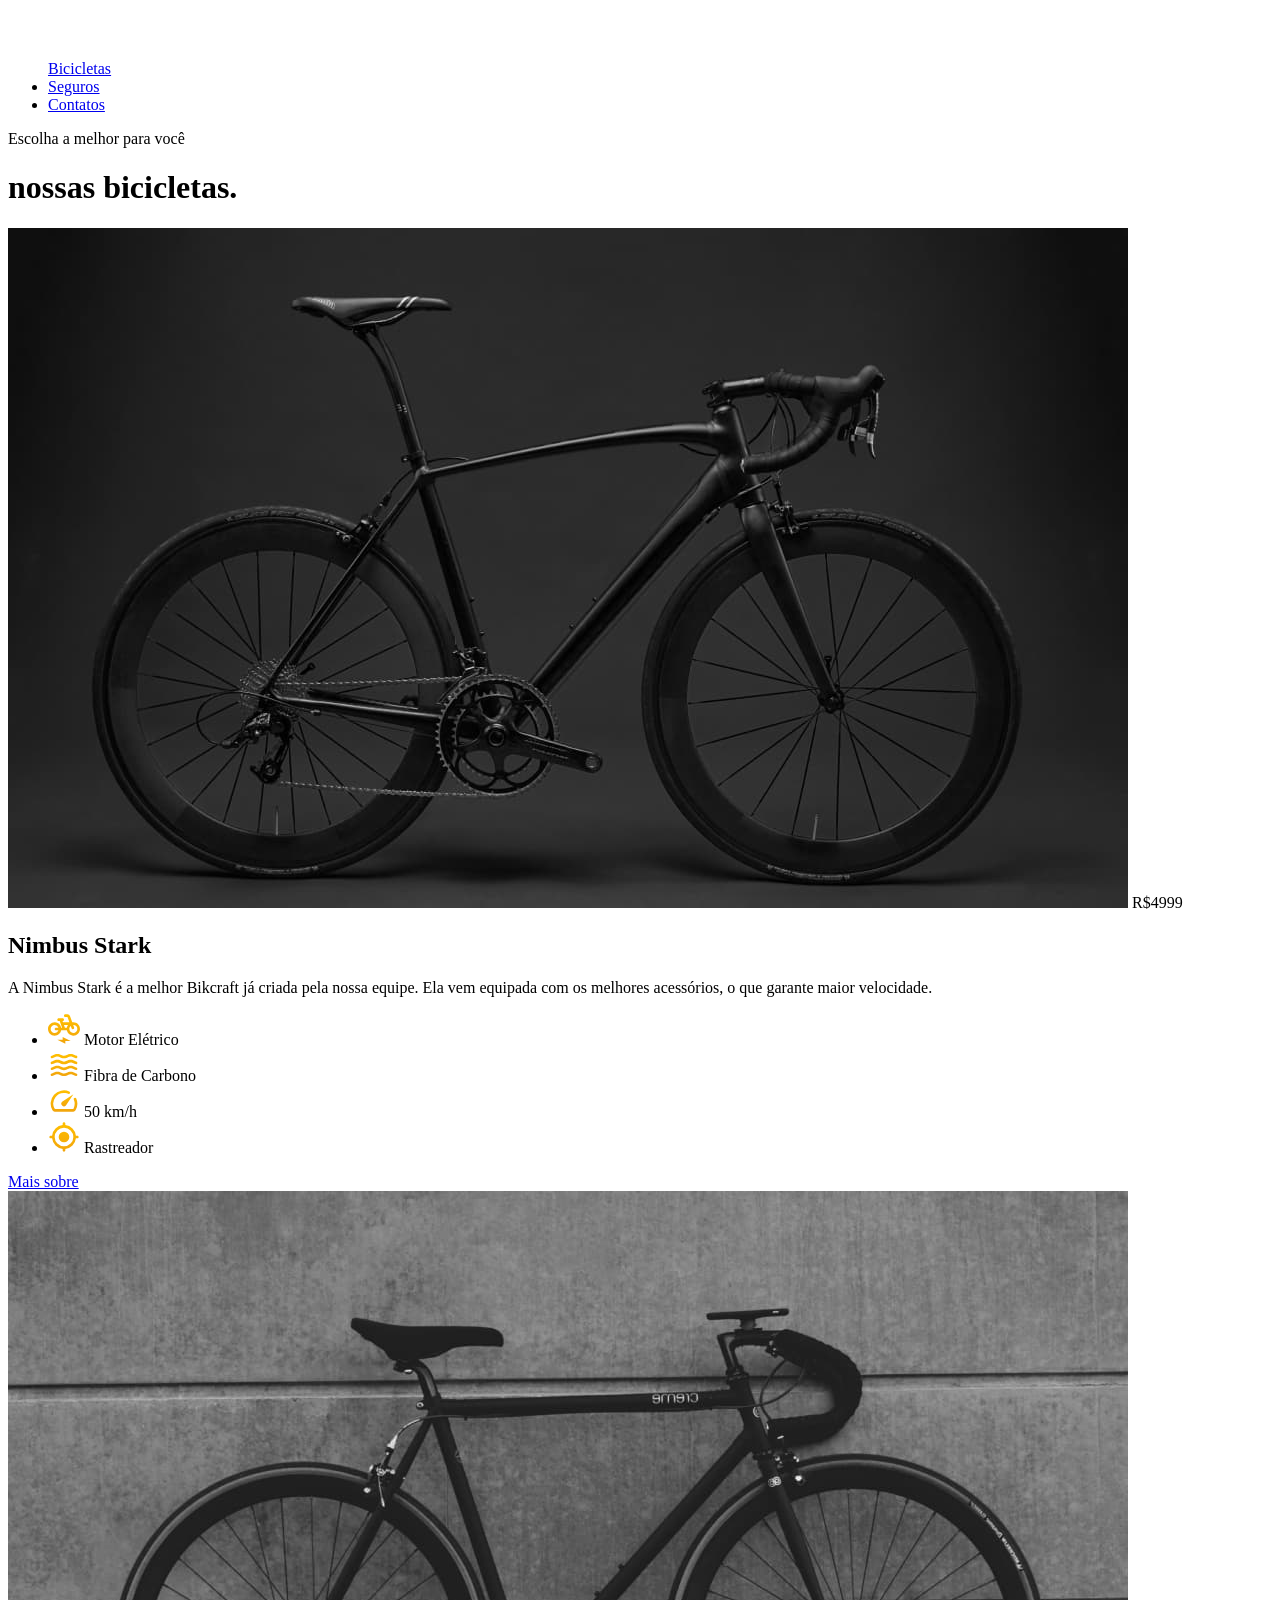
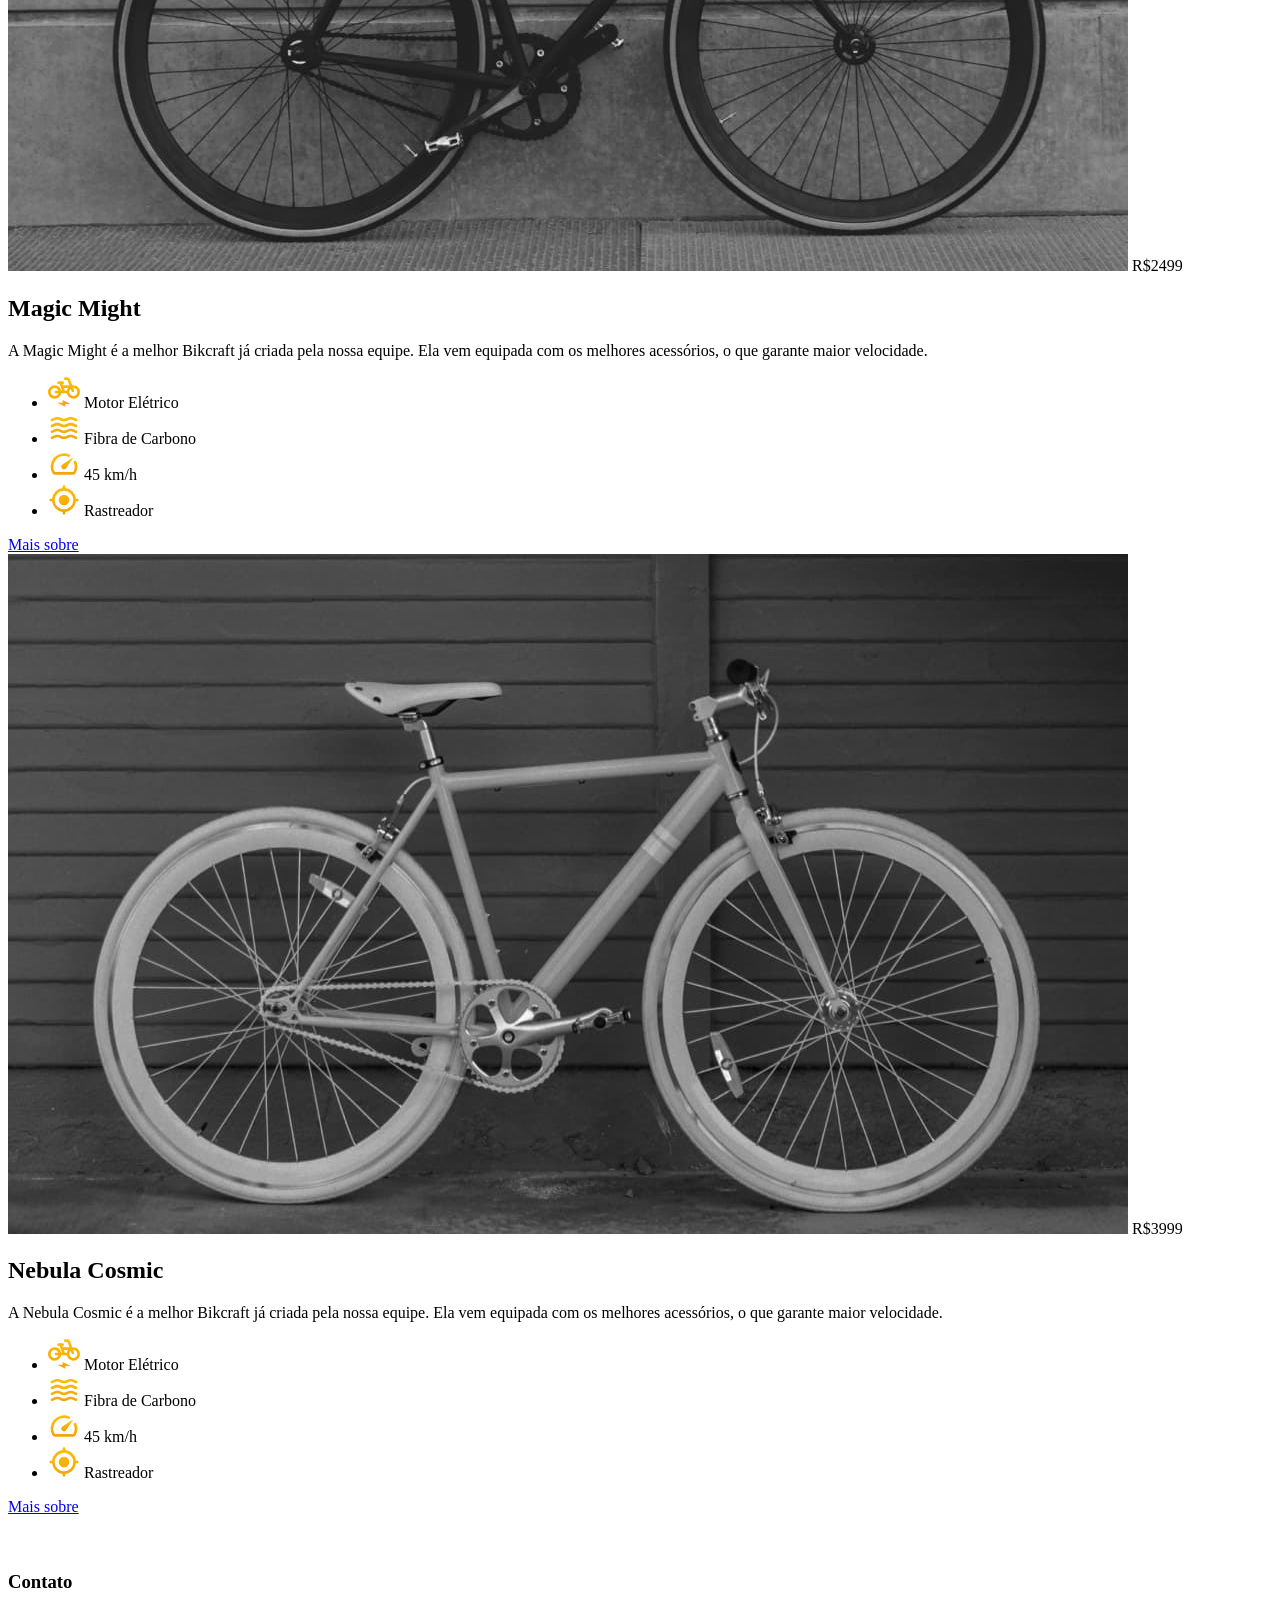
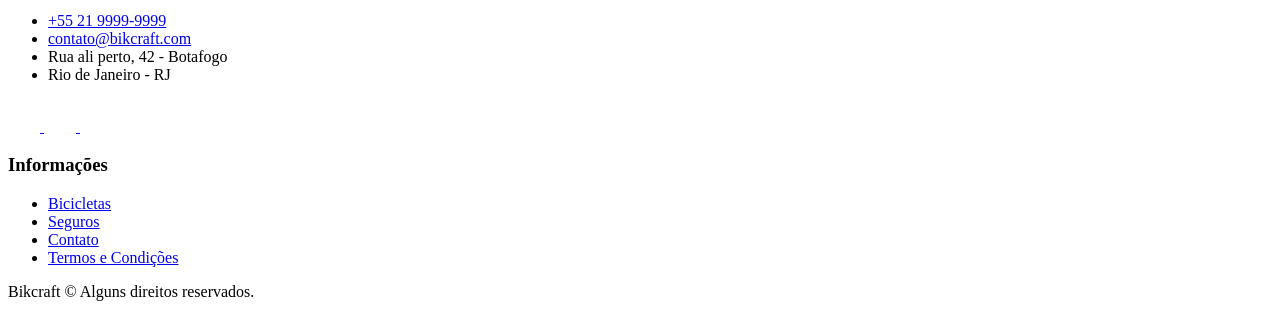
==== bicicletas.html @ 453c55f5 "página das bicicletas" ====
<!DOCTYPE html>
<html lang="pt-br">
<head>
    <meta charset="UTF-8">
    <meta name="viewport" content="width=device-width, initial-scale=1.0">
    <meta name="viewport" content=Bicicletas elétricas de alta precisão e qualidade, feitas sob medida para você. Explore o mundo na sua velocidade com a Bikcraft.>

    
    <title>Bicicletas | Bikcraft</title>
    <link rel="stylesheet" href="./css/style.css">
    

    <link rel="preconnect" href="https://fonts.googleapis.com">
<link rel="preconnect" href="https://fonts.gstatic.com" crossorigin>
<link href="https://fonts.googleapis.com/css2?family=Poppins:wght@400;600&family=Roboto:ital,wght@0,100..900;1,100..900&display=swap" rel="stylesheet">

<link rel="preconnect" href="https://fonts.googleapis.com">
<link rel="preconnect" href="https://fonts.gstatic.com" crossorigin>
<link href="https://fonts.googleapis.com/css2?family=Merriweather:ital,opsz,wght@0,18..144,300..900;1,18..144,300..900&family=Poppins:wght@400;600&family=Roboto:ital,wght@0,100..900;1,100..900&display=swap" rel="stylesheet">

</head>

<body id="bicicletas">
    <header class="header-bg">
        <div class="header container">
            <a href="./">
                <img src="img/bikcraft.svg" alt="Bickcraft">
            </a>

       <nav aria-label="primaria">
        <ul class="header-menu font-1-m cor-0"
            <li><a href="./bicicletas.html">Bicicletas</a></li>
            <li><a href="./seguros.html">Seguros</a></li>
            <li><a href="./contatos.html">Contatos</a></li>
        </ul>
       </nav>
        </div>
    </header>

 <main>
    <div class="titulo-bg">
        <div class="titulo container">
        <p class="font-2-l-b cor-5">Escolha a melhor para você</p>
        <h1 class="font-1-xxl cor-0">nossas bicicletas<span 
        class="cor-p1">.</span></h1>
        </div>
    </div>


        <div class="bicicletas container">
            <div class="bicicletas-imagem">
                <img src="img/bicicletas/nimbus.jpg" alt="Bicicleta preta">
                <span class="font-2-m cor-0">R$4999</span>
            </div>
            <div class="bicicletas-conteudo">
                <h2 class="font-1-xl">Nimbus Stark</h2>
                <p class="font-2-s cor-8">A Nimbus Stark é a melhor Bikcraft já criada pela nossa equipe. Ela vem equipada com os melhores acessórios, o que garante maior velocidade.</p>

            <ul class="font-1-m cor-8">
                <li>
                    <img src="img/icones/eletrica.svg" alt="">
                    Motor Elétrico
                </li>
                <li>
                    <img src="img/icones/carbono.svg" alt="">
                    Fibra de Carbono
                </li>
                <li>
                    <img src="img/icones/velocidade.svg" alt="">
                    50 km/h
                </li>
                <li>
                    <img src="img/icones/rastreador.svg" alt="">
                    Rastreador
                </li>
            </ul>
                <a class="botao seta" href="./bicicletas.html/nimbus.html">Mais sobre</a>
            </div>
        </div>

 <div class="bicicletas-bg">
        <div class="bicicletas container">
            <div class="bicicletas-imagem">
                <img src="img/bicicletas/magic.jpg" alt="Bicicleta preta">
                <span class="font-2-m cor-0">R$2499</span>
            </div>
            <div class="bicicletas-conteudo">
                <h2 class="font-1-xl cor-0">Magic Might</h2>
                <p class="font-2-s cor-5">A Magic Might é a melhor Bikcraft já criada pela nossa equipe. Ela vem equipada com os melhores acessórios, o que garante maior velocidade.</p>

            <ul class="font-1-m cor-5">
                <li>
                    <img src="img/icones/eletrica.svg" alt="">
                    Motor Elétrico
                </li>
                <li>
                    <img src="img/icones/carbono.svg" alt="">
                    Fibra de Carbono
                </li>
                <li>
                    <img src="img/icones/velocidade.svg" alt="">
                    45 km/h
                </li>
                <li>
                    <img src="img/icones/rastreador.svg" alt="">
                    Rastreador
                </li>
            </ul>
                <a class="botao seta" href="./bicicletas.html/magic.html">Mais sobre</a>
            </div>
        </div>
    </div>

        <div class="bicicletas container">
            <div class="bicicletas-imagem">
                <img src="img/bicicletas/nebula.jpg" alt="Bicicleta preta">
                <span class="font-2-m cor-0">R$3999</span>
            </div>
            <div class="bicicletas-conteudo">
                <h2 class="font-1-xl">Nebula Cosmic</h2>
                <p class="font-2-s cor-8">A Nebula Cosmic é a melhor Bikcraft já criada pela nossa equipe. Ela vem equipada com os melhores acessórios, o que garante maior velocidade.</p>

            <ul class="font-1-m cor-8">
                <li>
                    <img src="img/icones/eletrica.svg" alt="">
                    Motor Elétrico
                </li>
                <li>
                    <img src="img/icones/carbono.svg" alt="">
                    Fibra de Carbono
                </li>
                <li>
                    <img src="img/icones/velocidade.svg" alt="">
                    45 km/h
                </li>
                <li>
                    <img src="img/icones/rastreador.svg" alt="">
                    Rastreador
                </li>
            </ul>
                <a class="botao seta" href="./bicicletas.html/nebula.html">Mais sobre</a>
            </div>
        </div>

 </main>

<footer class="footer-bg"> 
    <div class="footer container">
        <img src="img/bikcraft.svg" alt="Bikcraft">
        <div class="footer-contato">
            <h3 class="font-2-l-b cor-0">Contato</h3>
            <ul class="font-2-m cor-5">
                <li><a href="tel:+552199999999">+55 21 9999-9999</a></li>
                <li><a href="mailto">contato@bikcraft.com</a></li>
                <li>Rua ali perto, 42 - Botafogo</li>
                <li>Rio de Janeiro - RJ</li>
            </ul>
            <div class="footer-redes">
             <a href="./">
             <img src="img/redes/instagram.svg" alt="instagram">
             </a>
             
             <a href="./">
            <img src="img/redes/facebook.svg" alt="Facebook">
            </a>

            <a href="./">
            <img src="img/redes/youtube.svg" alt="Youtube">
            </a>
            </div>
            
        </div>
        <div class="footer-informacoes">
            <h3 class="font-2-l-b cor-0">Informações</h3>
            <nav>
            <ul class="font-1-m cor-5">
                <li><a href="./bicicletas.html">Bicicletas</a></li>
                <li><a href="./seguros.html">Seguros</a></li>
                <li><a href="./contato.html">Contato</a></li>  
                <li><a href="./termos.html">Termos e Condições</a></li>  
            </ul>   
            </nav>

        </div>
        <p class="footer-copy font-2-m cor-6">Bikcraft ©  Alguns direitos reservados.</p>
    </div>

</footer>

</body>

</html>
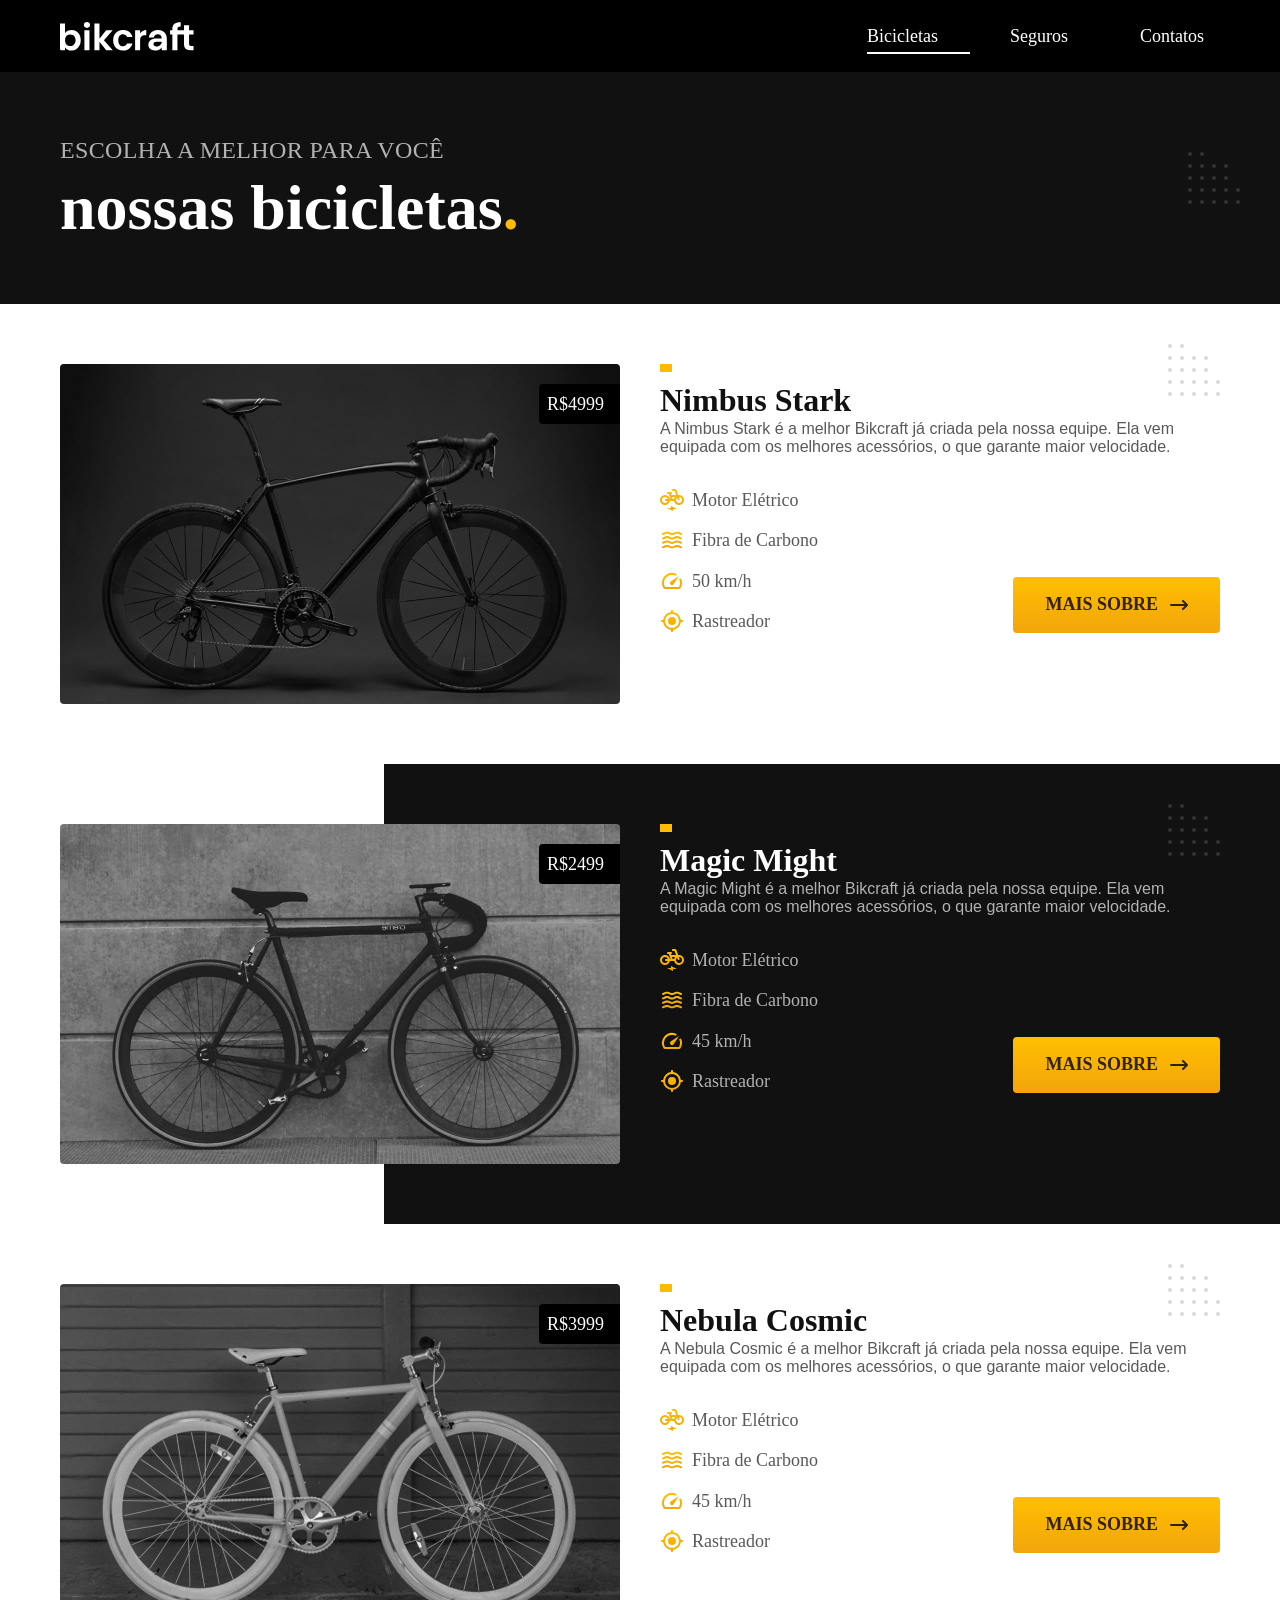
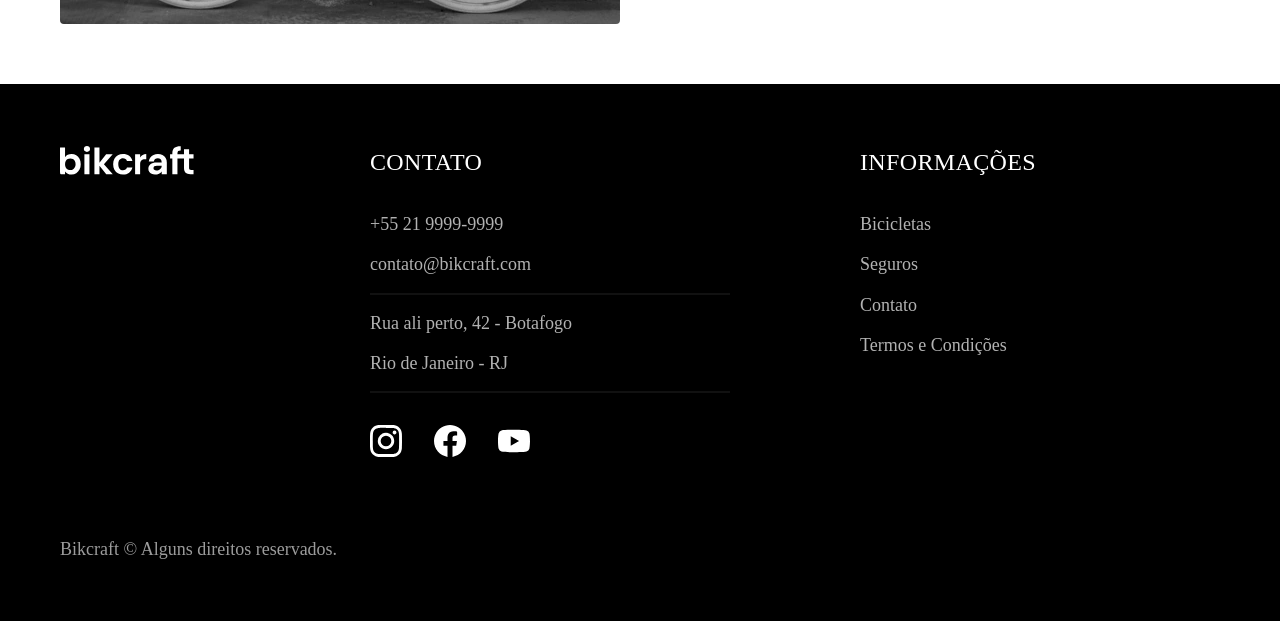
==== commit 1b2036cf: "otimizado para produção" ====
--- a/bicicletas.html
+++ b/bicicletas.html
@@ -7,7 +7,9 @@
 
     
     <title>Bicicletas | Bikcraft</title>
-    <link rel="stylesheet" href="./css/style.css">
+    <link rel="icon" href="./favicon.svg" type="image/svg+xml">
+<link rel="preload" href="./css/style.css" as="style">
+<link rel="stylesheet" href="./css/style.css">
     
 
     <link rel="preconnect" href="https://fonts.googleapis.com">
@@ -18,7 +20,7 @@
 <link rel="preconnect" href="https://fonts.gstatic.com" crossorigin>
 <link href="https://fonts.googleapis.com/css2?family=Merriweather:ital,opsz,wght@0,18..144,300..900;1,18..144,300..900&family=Poppins:wght@400;600&family=Roboto:ital,wght@0,100..900;1,100..900&display=swap" rel="stylesheet">
 
-</head>
+<script>document.documentElement.classList.add('js');</script>
 
 <body id="bicicletas">
     <header class="header-bg">
@@ -31,7 +33,7 @@
         <ul class="header-menu font-1-m cor-0"
             <li><a href="./bicicletas.html">Bicicletas</a></li>
             <li><a href="./seguros.html">Seguros</a></li>
-            <li><a href="./contatos.html">Contatos</a></li>
+            <li><a href="./contato.html">Contatos</a></li>
         </ul>
        </nav>
         </div>
@@ -74,7 +76,7 @@
                     Rastreador
                 </li>
             </ul>
-                <a class="botao seta" href="./bicicletas.html/nimbus.html">Mais sobre</a>
+                <a class="botao seta" href="bicicletas/nimbus.html">Mais sobre</a>
             </div>
         </div>
 
@@ -106,7 +108,7 @@
                     Rastreador
                 </li>
             </ul>
-                <a class="botao seta" href="./bicicletas.html/magic.html">Mais sobre</a>
+                <a class="botao seta" href="bicicletas/magic.html">Mais sobre</a>
             </div>
         </div>
     </div>
@@ -138,7 +140,7 @@
                     Rastreador
                 </li>
             </ul>
-                <a class="botao seta" href="./bicicletas.html/nebula.html">Mais sobre</a>
+                <a class="botao seta" href="bicicletas/nebula.html">Mais sobre</a>
             </div>
         </div>
 
@@ -187,6 +189,7 @@
 
 </footer>
 
+<script src="./js/script.js"></script>
 </body>
 
 </html>
--- a/css/style.css
+++ b/css/style.css
@@ -0,0 +1,46 @@
+@import "./global/global.css";
+@import "./utilidades/tipografia.css";
+@import "./utilidades/cores.css";
+@import "./utilidades/animacao.css";
+
+
+@import "./global/header.css";
+@import "./global/footer.css";
+
+/*Utilidades*/
+@import "./utilidades/componentes.css";
+@import "./utilidades/formulario.css";
+
+
+
+/*Home*/
+@import "./home/introducao.css";
+@import "./home/tecnologia.css";
+@import "./home/parceiros.css";
+@import "./home/depoimento.css";
+
+/*Bicicletas*/
+@import "./bicicletas/bicicletas-listas.css";
+@import "./bicicletas/bicicletas.css";
+
+
+/*Bicicleta*/
+@import "./bicicleta/bicicleta.css";
+@import "./bicicleta/seguro.css";
+
+/*Seguros*/
+@import "./seguros/seguros.css";
+@import "./seguros/vantagens.css";
+@import "./seguros/perguntas.css";
+
+
+/*contato*/
+@import "./contato/contato.css";
+@import "./contato/lojas.css";
+
+
+/*orcamento*/
+@import "./orcamento/orcamento.css";
+
+/*Termos*/
+@import "./termos/termos.css";
--- a/css/style.css
+++ b/css/style.css
@@ -0,0 +1,46 @@
+@import "./global/global.css";
+@import "./utilidades/tipografia.css";
+@import "./utilidades/cores.css";
+@import "./utilidades/animacao.css";
+
+
+@import "./global/header.css";
+@import "./global/footer.css";
+
+/*Utilidades*/
+@import "./utilidades/componentes.css";
+@import "./utilidades/formulario.css";
+
+
+
+/*Home*/
+@import "./home/introducao.css";
+@import "./home/tecnologia.css";
+@import "./home/parceiros.css";
+@import "./home/depoimento.css";
+
+/*Bicicletas*/
+@import "./bicicletas/bicicletas-listas.css";
+@import "./bicicletas/bicicletas.css";
+
+
+/*Bicicleta*/
+@import "./bicicleta/bicicleta.css";
+@import "./bicicleta/seguro.css";
+
+/*Seguros*/
+@import "./seguros/seguros.css";
+@import "./seguros/vantagens.css";
+@import "./seguros/perguntas.css";
+
+
+/*contato*/
+@import "./contato/contato.css";
+@import "./contato/lojas.css";
+
+
+/*orcamento*/
+@import "./orcamento/orcamento.css";
+
+/*Termos*/
+@import "./termos/termos.css";
